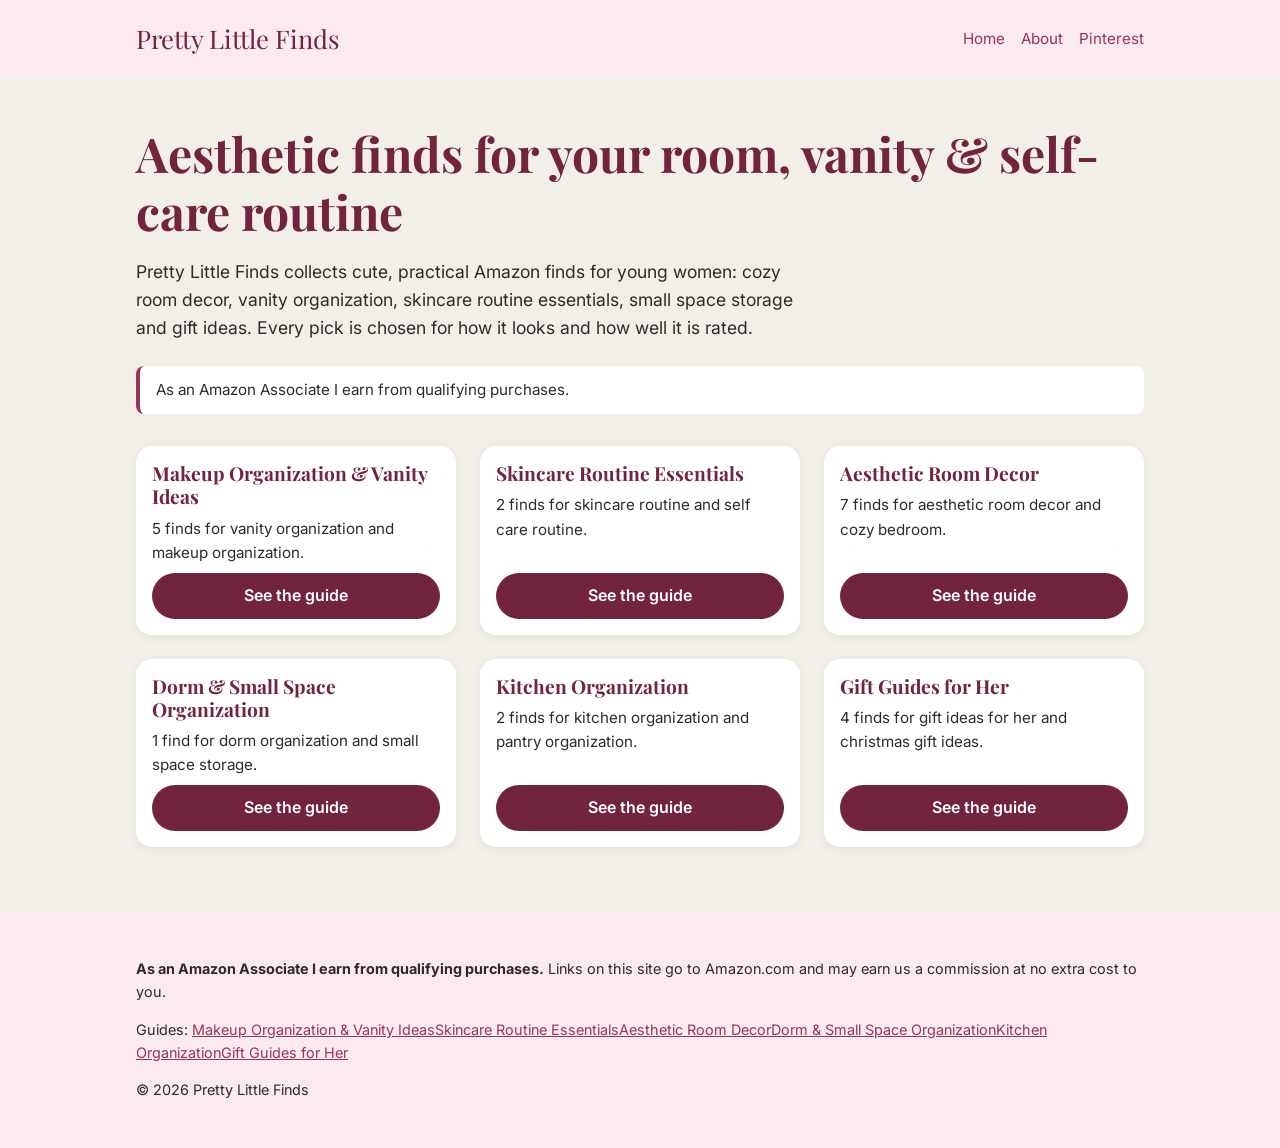
==== index.html @ 6fb54f19 "Web: guías por categoría, about y aviso de afiliado" ====
<!doctype html>
<html lang="en">
<head>
<meta charset="utf-8">
<meta name="viewport" content="width=device-width, initial-scale=1">
<title>Pretty Little Finds</title>
<meta name="description" content="Aesthetic Amazon finds for your room, vanity, skincare and gifts.">
<link rel="stylesheet" href="/estilos.css">
</head>
<body>
<header><div class="cont"><a class="marca" href="/">Pretty Little Finds</a>
<nav><a href="/">Home</a><a href="/about/">About</a><a href="https://www.pinterest.com/prettylittlefindscol/" rel="noopener">Pinterest</a></nav></div></header>
<main class="cont">
<h1>Aesthetic finds for your room, vanity &amp; self-care routine</h1><p class="intro">Pretty Little Finds collects cute, practical Amazon finds for young women: cozy room decor, vanity organization, skincare routine essentials, small space storage and gift ideas. Every pick is chosen for how it looks and how well it is rated.</p><p class="aviso">As an Amazon Associate I earn from qualifying purchases.</p><div class="rejilla"><article class="tarjeta"><div class="txt"><h2>Makeup Organization &amp; Vanity Ideas</h2><p>5 finds for vanity organization and makeup organization.</p><a class="boton" href="/makeup-organization-vanity-ideas/">See the guide</a></div></article><article class="tarjeta"><div class="txt"><h2>Skincare Routine Essentials</h2><p>2 finds for skincare routine and self care routine.</p><a class="boton" href="/skincare-routine-essentials/">See the guide</a></div></article><article class="tarjeta"><div class="txt"><h2>Aesthetic Room Decor</h2><p>7 finds for aesthetic room decor and cozy bedroom.</p><a class="boton" href="/aesthetic-room-decor/">See the guide</a></div></article><article class="tarjeta"><div class="txt"><h2>Dorm &amp; Small Space Organization</h2><p>1 find for dorm organization and small space storage.</p><a class="boton" href="/dorm-small-space-organization/">See the guide</a></div></article><article class="tarjeta"><div class="txt"><h2>Kitchen Organization</h2><p>2 finds for kitchen organization and pantry organization.</p><a class="boton" href="/kitchen-organization/">See the guide</a></div></article><article class="tarjeta"><div class="txt"><h2>Gift Guides for Her</h2><p>4 finds for gift ideas for her and christmas gift ideas.</p><a class="boton" href="/gift-guides-for-her/">See the guide</a></div></article></div>
</main>
<footer><div class="cont">
<p><strong>As an Amazon Associate I earn from qualifying purchases.</strong> Links on this site go to Amazon.com and may earn us a commission at no extra cost to you.</p>
<p>Guides: <a href="/makeup-organization-vanity-ideas/">Makeup Organization &amp; Vanity Ideas</a><a href="/skincare-routine-essentials/">Skincare Routine Essentials</a><a href="/aesthetic-room-decor/">Aesthetic Room Decor</a><a href="/dorm-small-space-organization/">Dorm &amp; Small Space Organization</a><a href="/kitchen-organization/">Kitchen Organization</a><a href="/gift-guides-for-her/">Gift Guides for Her</a></p>
<p>© 2026 Pretty Little Finds</p>
</div></footer>
</body>
</html>
---- estilos.css ----
:root{--fondo:#FBEAF0;--primario:#72243E;--secundario:#993556;--neutro:#F1EFE8;--texto:#2C2C2A}
@font-face{font-family:Playfair;src:url(/fuentes/PlayfairDisplay.ttf);font-display:swap}
@font-face{font-family:Inter;src:url(/fuentes/Inter.ttf);font-display:swap}
*{box-sizing:border-box}
body{margin:0;font-family:Inter,system-ui,sans-serif;color:var(--texto);background:var(--neutro);line-height:1.6}
a{color:var(--secundario)}
header,footer{background:var(--fondo)}
.cont{max-width:1040px;margin:0 auto;padding:0 16px}
header .cont{display:flex;justify-content:space-between;align-items:center;gap:16px;padding-top:18px;padding-bottom:18px;flex-wrap:wrap}
.marca{font-family:Playfair,Georgia,serif;font-size:1.6rem;color:var(--primario);text-decoration:none}
nav a{margin-left:16px;text-decoration:none;font-size:.95rem}
nav a:first-child{margin-left:0}
h1,h2,h3{font-family:Playfair,Georgia,serif;color:var(--primario);line-height:1.2}
h1{font-size:clamp(2rem,5vw,3rem);margin:48px 0 12px}
.intro{font-size:1.1rem;max-width:680px}
.aviso{background:#fff;border-left:4px solid var(--secundario);padding:12px 16px;border-radius:8px;font-size:.95rem;margin:24px 0}
.rejilla{display:grid;grid-template-columns:repeat(auto-fill,minmax(240px,1fr));gap:24px;margin:32px 0 64px}
.tarjeta{background:#fff;border-radius:16px;overflow:hidden;box-shadow:0 2px 12px rgba(0,0,0,.06);display:flex;flex-direction:column}
.tarjeta .txt{padding:16px;display:flex;flex-direction:column;gap:8px;flex:1}
.tarjeta h2,.tarjeta h3{margin:0;font-size:1.2rem}
.tarjeta p{margin:0;font-size:.95rem}
.boton{margin-top:auto;display:inline-block;background:var(--primario);color:#fff;text-decoration:none;padding:10px 16px;border-radius:999px;text-align:center;font-weight:600}
.boton:hover{background:var(--secundario)}
footer .cont{padding-top:32px;padding-bottom:32px;font-size:.9rem}
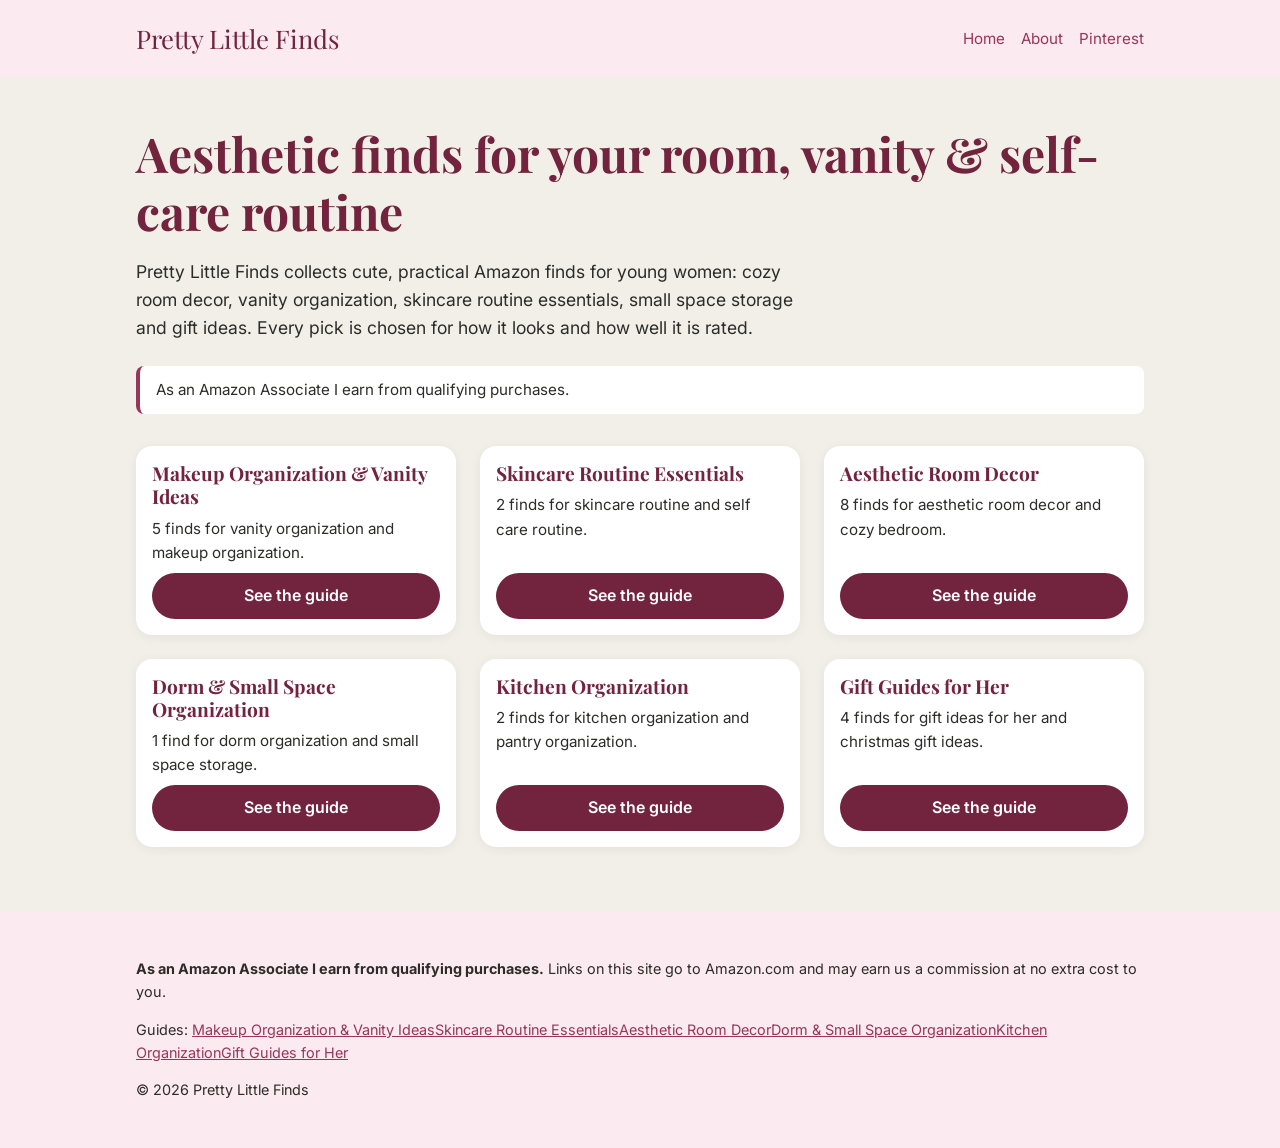
==== commit 4595fb26: "Pines 2026-11-17" ====
--- a/index.html
+++ b/index.html
@@ -11,7 +11,7 @@
 <header><div class="cont"><a class="marca" href="/">Pretty Little Finds</a>
 <nav><a href="/">Home</a><a href="/about/">About</a><a href="https://www.pinterest.com/prettylittlefindscol/" rel="noopener">Pinterest</a></nav></div></header>
 <main class="cont">
-<h1>Aesthetic finds for your room, vanity &amp; self-care routine</h1><p class="intro">Pretty Little Finds collects cute, practical Amazon finds for young women: cozy room decor, vanity organization, skincare routine essentials, small space storage and gift ideas. Every pick is chosen for how it looks and how well it is rated.</p><p class="aviso">As an Amazon Associate I earn from qualifying purchases.</p><div class="rejilla"><article class="tarjeta"><div class="txt"><h2>Makeup Organization &amp; Vanity Ideas</h2><p>5 finds for vanity organization and makeup organization.</p><a class="boton" href="/makeup-organization-vanity-ideas/">See the guide</a></div></article><article class="tarjeta"><div class="txt"><h2>Skincare Routine Essentials</h2><p>2 finds for skincare routine and self care routine.</p><a class="boton" href="/skincare-routine-essentials/">See the guide</a></div></article><article class="tarjeta"><div class="txt"><h2>Aesthetic Room Decor</h2><p>7 finds for aesthetic room decor and cozy bedroom.</p><a class="boton" href="/aesthetic-room-decor/">See the guide</a></div></article><article class="tarjeta"><div class="txt"><h2>Dorm &amp; Small Space Organization</h2><p>1 find for dorm organization and small space storage.</p><a class="boton" href="/dorm-small-space-organization/">See the guide</a></div></article><article class="tarjeta"><div class="txt"><h2>Kitchen Organization</h2><p>2 finds for kitchen organization and pantry organization.</p><a class="boton" href="/kitchen-organization/">See the guide</a></div></article><article class="tarjeta"><div class="txt"><h2>Gift Guides for Her</h2><p>4 finds for gift ideas for her and christmas gift ideas.</p><a class="boton" href="/gift-guides-for-her/">See the guide</a></div></article></div>
+<h1>Aesthetic finds for your room, vanity &amp; self-care routine</h1><p class="intro">Pretty Little Finds collects cute, practical Amazon finds for young women: cozy room decor, vanity organization, skincare routine essentials, small space storage and gift ideas. Every pick is chosen for how it looks and how well it is rated.</p><p class="aviso">As an Amazon Associate I earn from qualifying purchases.</p><div class="rejilla"><article class="tarjeta"><div class="txt"><h2>Makeup Organization &amp; Vanity Ideas</h2><p>5 finds for vanity organization and makeup organization.</p><a class="boton" href="/makeup-organization-vanity-ideas/">See the guide</a></div></article><article class="tarjeta"><div class="txt"><h2>Skincare Routine Essentials</h2><p>2 finds for skincare routine and self care routine.</p><a class="boton" href="/skincare-routine-essentials/">See the guide</a></div></article><article class="tarjeta"><div class="txt"><h2>Aesthetic Room Decor</h2><p>8 finds for aesthetic room decor and cozy bedroom.</p><a class="boton" href="/aesthetic-room-decor/">See the guide</a></div></article><article class="tarjeta"><div class="txt"><h2>Dorm &amp; Small Space Organization</h2><p>1 find for dorm organization and small space storage.</p><a class="boton" href="/dorm-small-space-organization/">See the guide</a></div></article><article class="tarjeta"><div class="txt"><h2>Kitchen Organization</h2><p>2 finds for kitchen organization and pantry organization.</p><a class="boton" href="/kitchen-organization/">See the guide</a></div></article><article class="tarjeta"><div class="txt"><h2>Gift Guides for Her</h2><p>4 finds for gift ideas for her and christmas gift ideas.</p><a class="boton" href="/gift-guides-for-her/">See the guide</a></div></article></div>
 </main>
 <footer><div class="cont">
 <p><strong>As an Amazon Associate I earn from qualifying purchases.</strong> Links on this site go to Amazon.com and may earn us a commission at no extra cost to you.</p>
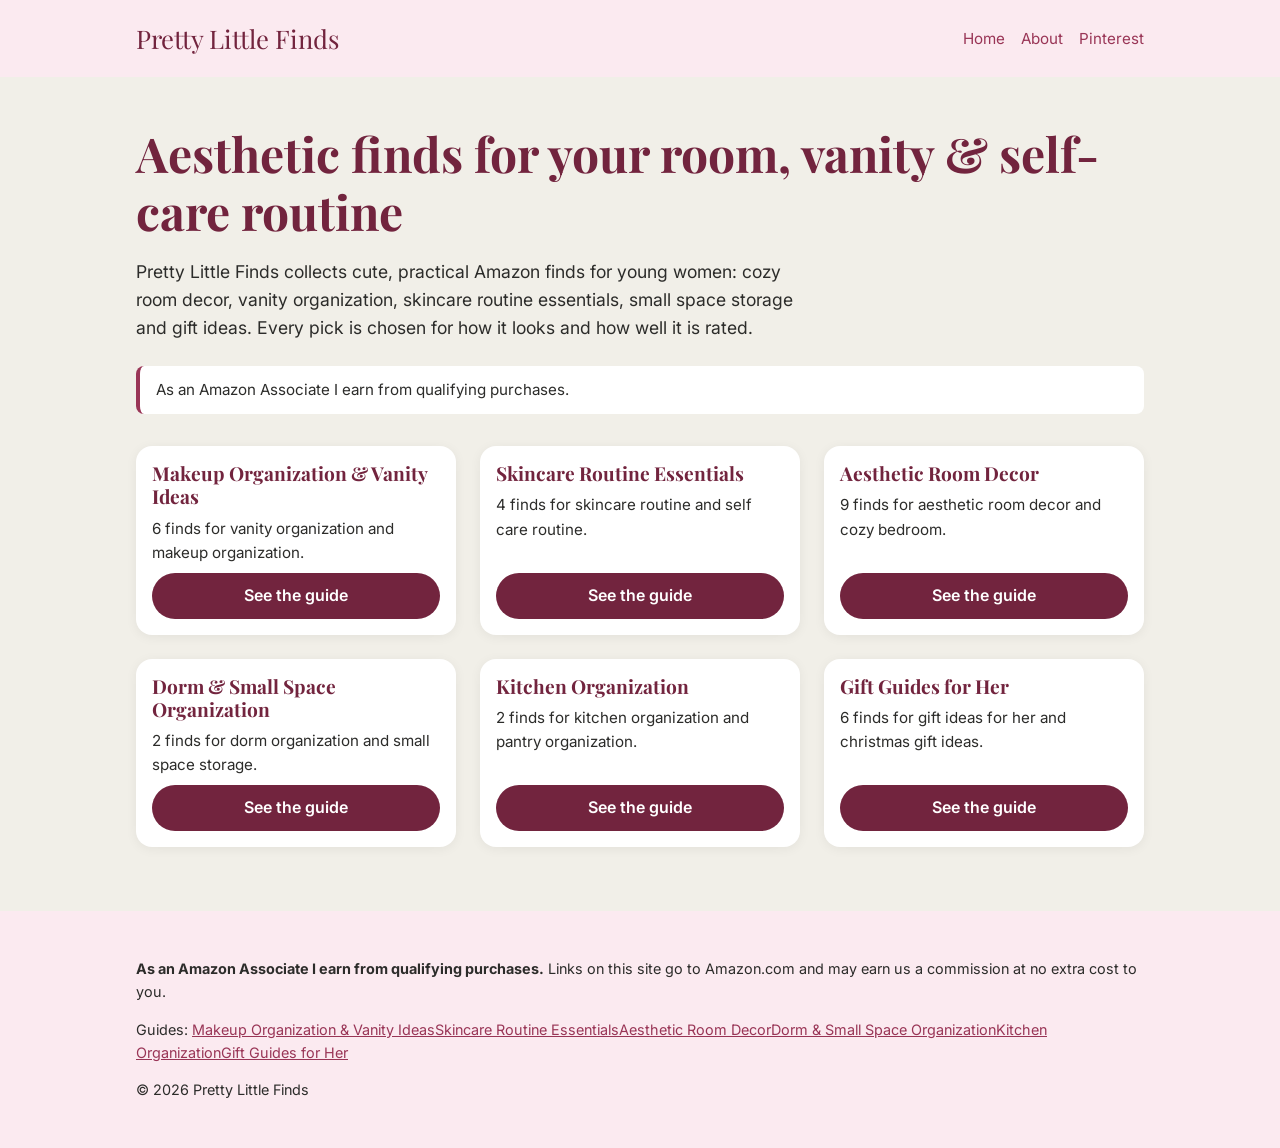
==== commit caee5362: "Pines 2026-11-17" ====
--- a/index.html
+++ b/index.html
@@ -11,7 +11,7 @@
 <header><div class="cont"><a class="marca" href="/">Pretty Little Finds</a>
 <nav><a href="/">Home</a><a href="/about/">About</a><a href="https://www.pinterest.com/prettylittlefindscol/" rel="noopener">Pinterest</a></nav></div></header>
 <main class="cont">
-<h1>Aesthetic finds for your room, vanity &amp; self-care routine</h1><p class="intro">Pretty Little Finds collects cute, practical Amazon finds for young women: cozy room decor, vanity organization, skincare routine essentials, small space storage and gift ideas. Every pick is chosen for how it looks and how well it is rated.</p><p class="aviso">As an Amazon Associate I earn from qualifying purchases.</p><div class="rejilla"><article class="tarjeta"><div class="txt"><h2>Makeup Organization &amp; Vanity Ideas</h2><p>5 finds for vanity organization and makeup organization.</p><a class="boton" href="/makeup-organization-vanity-ideas/">See the guide</a></div></article><article class="tarjeta"><div class="txt"><h2>Skincare Routine Essentials</h2><p>2 finds for skincare routine and self care routine.</p><a class="boton" href="/skincare-routine-essentials/">See the guide</a></div></article><article class="tarjeta"><div class="txt"><h2>Aesthetic Room Decor</h2><p>8 finds for aesthetic room decor and cozy bedroom.</p><a class="boton" href="/aesthetic-room-decor/">See the guide</a></div></article><article class="tarjeta"><div class="txt"><h2>Dorm &amp; Small Space Organization</h2><p>1 find for dorm organization and small space storage.</p><a class="boton" href="/dorm-small-space-organization/">See the guide</a></div></article><article class="tarjeta"><div class="txt"><h2>Kitchen Organization</h2><p>2 finds for kitchen organization and pantry organization.</p><a class="boton" href="/kitchen-organization/">See the guide</a></div></article><article class="tarjeta"><div class="txt"><h2>Gift Guides for Her</h2><p>4 finds for gift ideas for her and christmas gift ideas.</p><a class="boton" href="/gift-guides-for-her/">See the guide</a></div></article></div>
+<h1>Aesthetic finds for your room, vanity &amp; self-care routine</h1><p class="intro">Pretty Little Finds collects cute, practical Amazon finds for young women: cozy room decor, vanity organization, skincare routine essentials, small space storage and gift ideas. Every pick is chosen for how it looks and how well it is rated.</p><p class="aviso">As an Amazon Associate I earn from qualifying purchases.</p><div class="rejilla"><article class="tarjeta"><div class="txt"><h2>Makeup Organization &amp; Vanity Ideas</h2><p>6 finds for vanity organization and makeup organization.</p><a class="boton" href="/makeup-organization-vanity-ideas/">See the guide</a></div></article><article class="tarjeta"><div class="txt"><h2>Skincare Routine Essentials</h2><p>4 finds for skincare routine and self care routine.</p><a class="boton" href="/skincare-routine-essentials/">See the guide</a></div></article><article class="tarjeta"><div class="txt"><h2>Aesthetic Room Decor</h2><p>9 finds for aesthetic room decor and cozy bedroom.</p><a class="boton" href="/aesthetic-room-decor/">See the guide</a></div></article><article class="tarjeta"><div class="txt"><h2>Dorm &amp; Small Space Organization</h2><p>2 finds for dorm organization and small space storage.</p><a class="boton" href="/dorm-small-space-organization/">See the guide</a></div></article><article class="tarjeta"><div class="txt"><h2>Kitchen Organization</h2><p>2 finds for kitchen organization and pantry organization.</p><a class="boton" href="/kitchen-organization/">See the guide</a></div></article><article class="tarjeta"><div class="txt"><h2>Gift Guides for Her</h2><p>6 finds for gift ideas for her and christmas gift ideas.</p><a class="boton" href="/gift-guides-for-her/">See the guide</a></div></article></div>
 </main>
 <footer><div class="cont">
 <p><strong>As an Amazon Associate I earn from qualifying purchases.</strong> Links on this site go to Amazon.com and may earn us a commission at no extra cost to you.</p>
